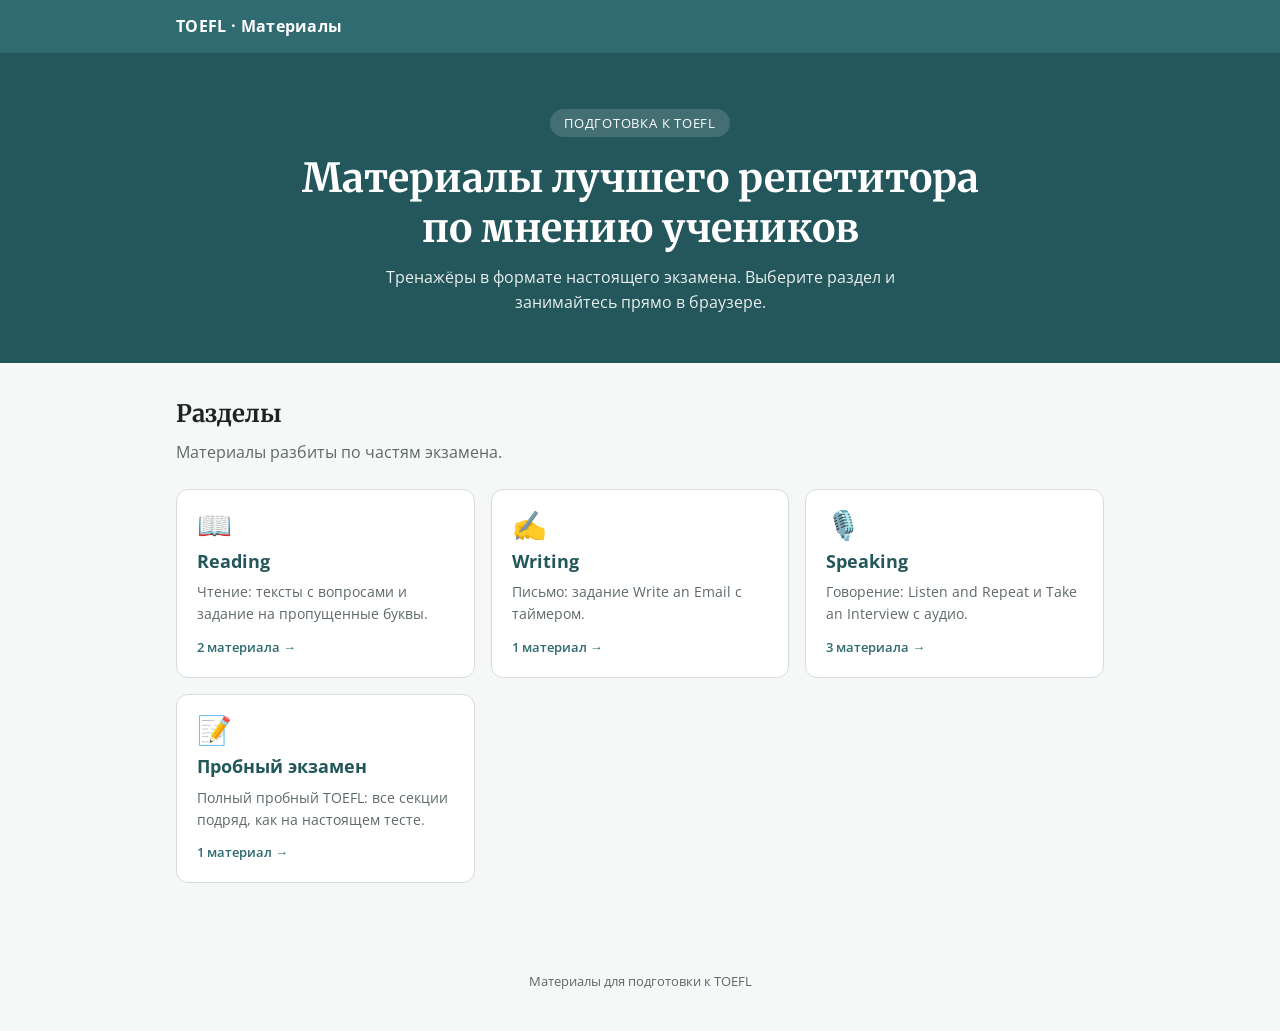
==== index.html @ 59467059 "Add TOEFL materials site Co-Authored-By: Claude Opus 5.5 <noreply@anthropic.com>" ====
<!doctype html>
<html lang="ru">
<head>
<meta charset="utf-8">
<meta name="viewport" content="width=device-width, initial-scale=1">
<title>Материалы лучшего репетитора по мнению учеников</title>
<link rel="stylesheet" href="https://fonts.googleapis.com/css2?family=Open+Sans:wght@400;600;700&family=Merriweather:wght@700&display=swap">
<link rel="stylesheet" href="assets/style.css">
</head>
<body>
<header class="bar"><div class="in"><a href="index.html">TOEFL · Материалы</a></div></header>
<section class="hero">
  <span class="badge">Подготовка к TOEFL</span>
  <h1>Материалы лучшего репетитора по мнению учеников</h1>
  <p>Тренажёры в формате настоящего экзамена. Выберите раздел и занимайтесь прямо в браузере.</p>
</section>
<main>
  <h2>Разделы</h2>
  <p class="lead">Материалы разбиты по частям экзамена.</p>
  <div class="grid">
    <a class="card" href="reading.html"><div class="ico">📖</div><h3>Reading</h3><p>Чтение: тексты с вопросами и задание на пропущенные буквы.</p><div class="meta">2 материала →</div></a>
    <a class="card" href="writing.html"><div class="ico">✍️</div><h3>Writing</h3><p>Письмо: задание Write an Email с таймером.</p><div class="meta">1 материал →</div></a>
    <a class="card" href="speaking.html"><div class="ico">🎙️</div><h3>Speaking</h3><p>Говорение: Listen and Repeat и Take an Interview с аудио.</p><div class="meta">3 материала →</div></a>
    <a class="card" href="mock-exam.html"><div class="ico">📝</div><h3>Пробный экзамен</h3><p>Полный пробный TOEFL: все секции подряд, как на настоящем тесте.</p><div class="meta">1 материал →</div></a>
  </div>
</main>
<footer>Материалы для подготовки к TOEFL</footer>
</body>
</html>
---- assets/style.css ----
:root{
  --teal:#2f6b70; --teal-dark:#24575b; --teal-soft:#e4efef;
  --bg:#f6f8f8; --surface:#fff; --fg:#1d2524; --muted:#5d6967; --rule:#d5dddc;
  --f:"Open Sans","Segoe UI",Arial,sans-serif; --serif:"Merriweather",Georgia,serif;
}
*{box-sizing:border-box}
html,body{margin:0}
body{background:var(--bg);color:var(--fg);font:16px/1.55 var(--f)}
a{color:var(--teal)}
.bar{background:var(--teal);color:#fff}
.bar .in{max-width:960px;margin:0 auto;padding:14px 16px;display:flex;align-items:center;gap:12px;flex-wrap:wrap}
.bar a{color:#fff;text-decoration:none;font-weight:700;letter-spacing:.02em}
.bar .crumb{opacity:.85;font-weight:400}
main{max-width:960px;margin:0 auto;padding:32px 16px 64px}
.hero{background:var(--teal-dark);color:#fff;padding:56px 16px 48px;text-align:center}
.hero .badge{display:inline-block;background:rgba(255,255,255,.14);border-radius:999px;padding:4px 14px;font-size:13px;letter-spacing:.06em;text-transform:uppercase}
.hero h1{font-family:var(--serif);font-size:clamp(26px,5vw,40px);line-height:1.25;margin:16px auto 12px;max-width:720px}
.hero p{margin:0 auto;max-width:560px;opacity:.9}
h2{font-family:var(--serif);font-size:24px;margin:0 0 8px}
.lead{color:var(--muted);margin:0 0 24px}
.grid{display:grid;grid-template-columns:repeat(auto-fill,minmax(260px,1fr));gap:16px}
.card{display:block;background:var(--surface);border:1px solid var(--rule);border-radius:12px;padding:20px;text-decoration:none;color:inherit;transition:border-color .15s,box-shadow .15s,transform .15s}
.card:hover,.card:focus-visible{border-color:var(--teal);box-shadow:0 6px 18px rgba(36,87,91,.12);transform:translateY(-2px);outline:none}
.card .ico{font-size:28px;line-height:1}
.card h3{margin:10px 0 6px;font-size:18px;color:var(--teal-dark)}
.card p{margin:0;color:var(--muted);font-size:14px}
.card .meta{margin-top:12px;font-size:13px;font-weight:600;color:var(--teal)}
footer{text-align:center;color:var(--muted);font-size:13px;padding:24px 16px 40px}
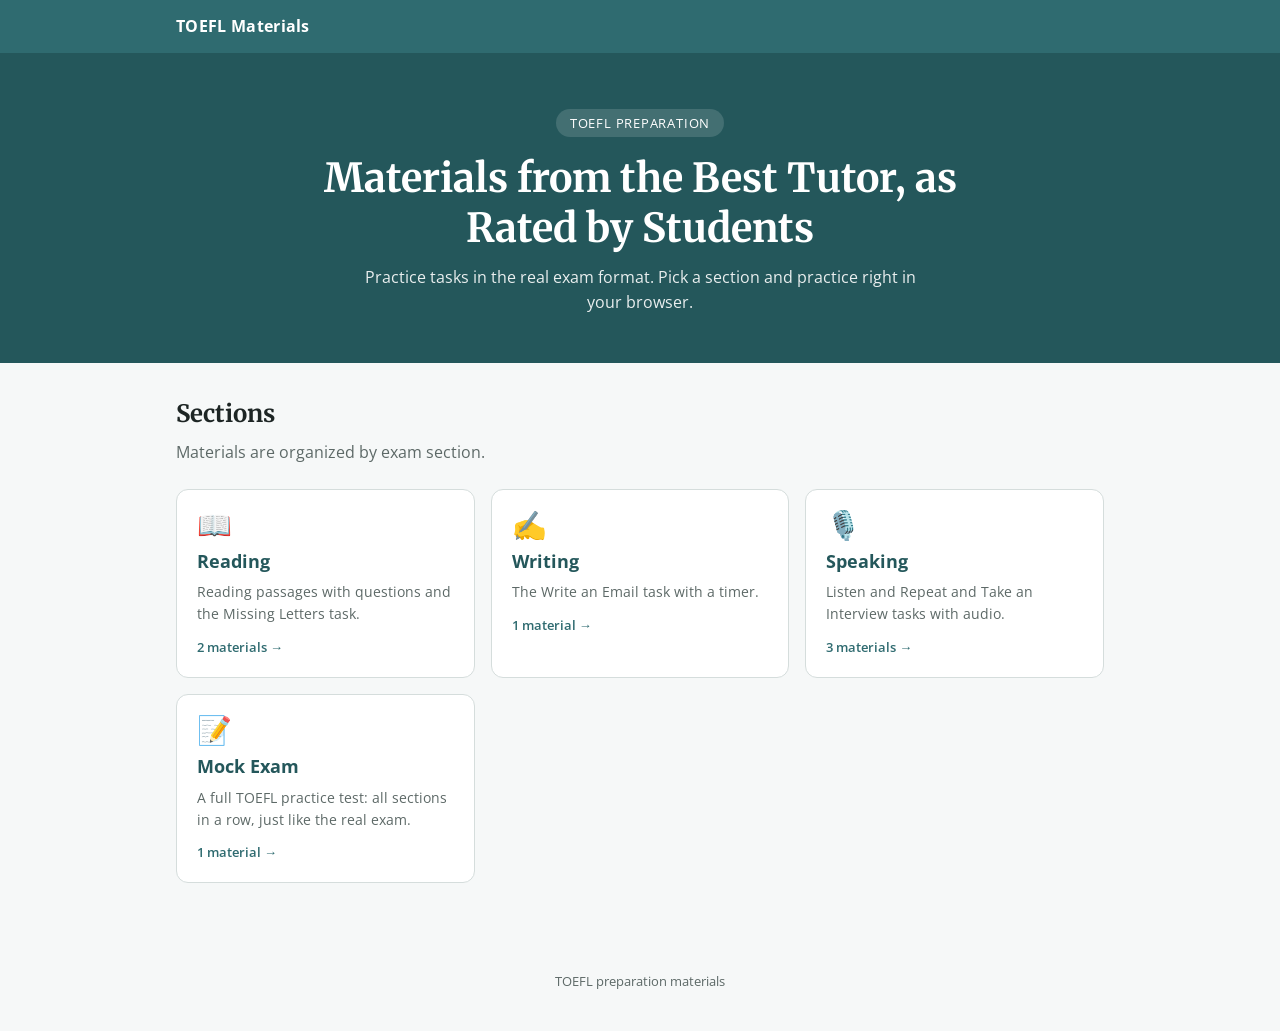
==== commit f16f6c3e: "Translate site to English Co-Authored-By: Claude Opus 5.5 <noreply@anthropic.com>" ====
--- a/index.html
+++ b/index.html
@@ -1,29 +1,29 @@
 <!doctype html>
-<html lang="ru">
+<html lang="en">
 <head>
 <meta charset="utf-8">
 <meta name="viewport" content="width=device-width, initial-scale=1">
-<title>Материалы лучшего репетитора по мнению учеников</title>
+<title>Materials from the Best Tutor, as Rated by Students</title>
 <link rel="stylesheet" href="https://fonts.googleapis.com/css2?family=Open+Sans:wght@400;600;700&family=Merriweather:wght@700&display=swap">
 <link rel="stylesheet" href="assets/style.css">
 </head>
 <body>
-<header class="bar"><div class="in"><a href="index.html">TOEFL · Материалы</a></div></header>
+<header class="bar"><div class="in"><a href="index.html">TOEFL Materials</a></div></header>
 <section class="hero">
-  <span class="badge">Подготовка к TOEFL</span>
-  <h1>Материалы лучшего репетитора по мнению учеников</h1>
-  <p>Тренажёры в формате настоящего экзамена. Выберите раздел и занимайтесь прямо в браузере.</p>
+  <span class="badge">TOEFL Preparation</span>
+  <h1>Materials from the Best Tutor, as Rated by Students</h1>
+  <p>Practice tasks in the real exam format. Pick a section and practice right in your browser.</p>
 </section>
 <main>
-  <h2>Разделы</h2>
-  <p class="lead">Материалы разбиты по частям экзамена.</p>
+  <h2>Sections</h2>
+  <p class="lead">Materials are organized by exam section.</p>
   <div class="grid">
-    <a class="card" href="reading.html"><div class="ico">📖</div><h3>Reading</h3><p>Чтение: тексты с вопросами и задание на пропущенные буквы.</p><div class="meta">2 материала →</div></a>
-    <a class="card" href="writing.html"><div class="ico">✍️</div><h3>Writing</h3><p>Письмо: задание Write an Email с таймером.</p><div class="meta">1 материал →</div></a>
-    <a class="card" href="speaking.html"><div class="ico">🎙️</div><h3>Speaking</h3><p>Говорение: Listen and Repeat и Take an Interview с аудио.</p><div class="meta">3 материала →</div></a>
-    <a class="card" href="mock-exam.html"><div class="ico">📝</div><h3>Пробный экзамен</h3><p>Полный пробный TOEFL: все секции подряд, как на настоящем тесте.</p><div class="meta">1 материал →</div></a>
+    <a class="card" href="reading.html"><div class="ico">📖</div><h3>Reading</h3><p>Reading passages with questions and the Missing Letters task.</p><div class="meta">2 materials →</div></a>
+    <a class="card" href="writing.html"><div class="ico">✍️</div><h3>Writing</h3><p>The Write an Email task with a timer.</p><div class="meta">1 material →</div></a>
+    <a class="card" href="speaking.html"><div class="ico">🎙️</div><h3>Speaking</h3><p>Listen and Repeat and Take an Interview tasks with audio.</p><div class="meta">3 materials →</div></a>
+    <a class="card" href="mock-exam.html"><div class="ico">📝</div><h3>Mock Exam</h3><p>A full TOEFL practice test: all sections in a row, just like the real exam.</p><div class="meta">1 material →</div></a>
   </div>
 </main>
-<footer>Материалы для подготовки к TOEFL</footer>
+<footer>TOEFL preparation materials</footer>
 </body>
 </html>
